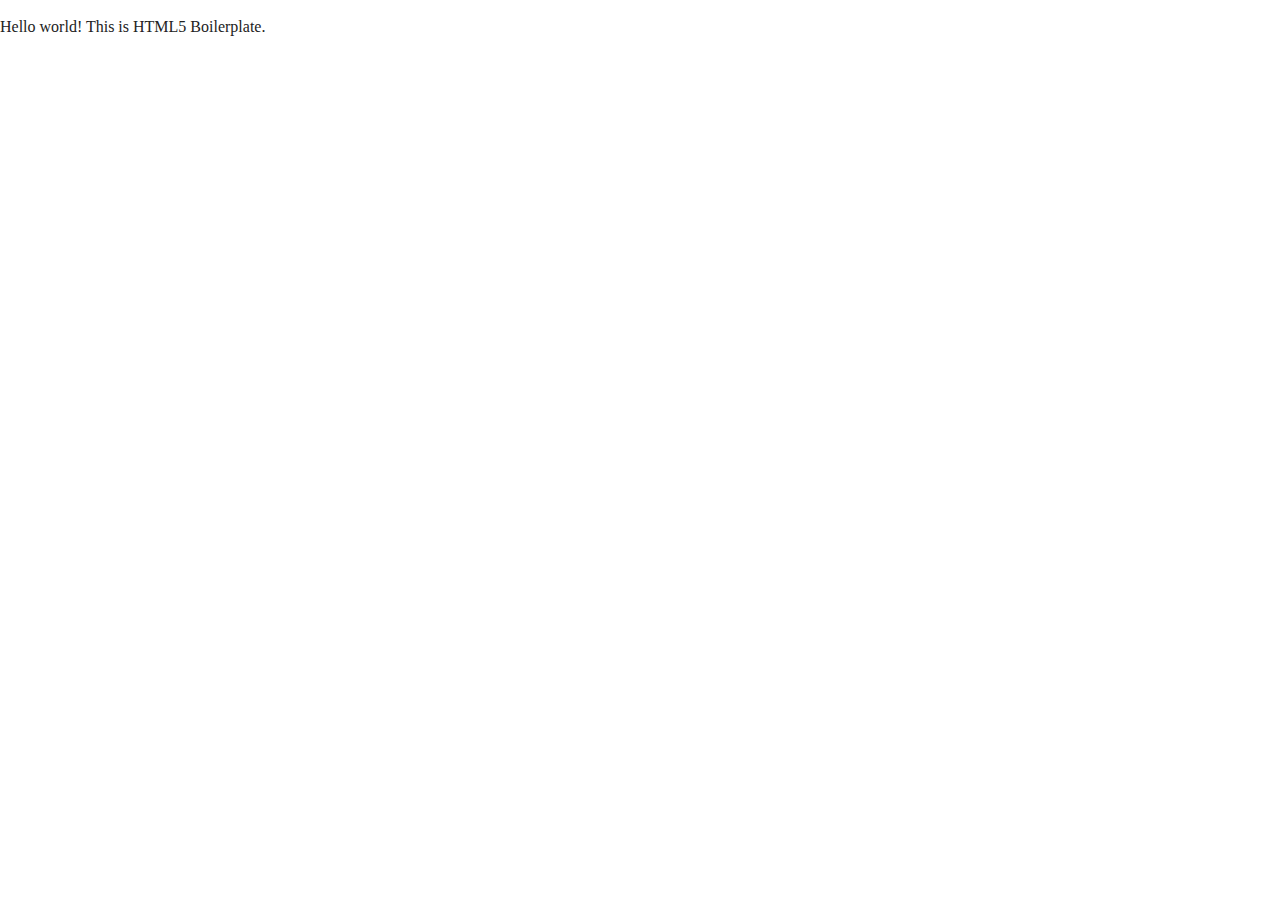
==== index.html @ 19f5bc50 "initial commit" ====
<!doctype html>
<html class="no-js" lang="">

<head>
  <meta charset="utf-8">
  <title></title>
  <meta name="description" content="">
  <meta name="viewport" content="width=device-width, initial-scale=1">

  <meta property="og:title" content="">
  <meta property="og:type" content="">
  <meta property="og:url" content="">
  <meta property="og:image" content="">

  <link rel="manifest" href="site.webmanifest">
  <link rel="apple-touch-icon" href="icon.png">
  <!-- Place favicon.ico in the root directory -->

  <link rel="stylesheet" href="css/normalize.css">
  <link rel="stylesheet" href="css/main.css">

  <meta name="theme-color" content="#fafafa">
</head>

<body>

  <!-- Add your site or application content here -->
  <p>Hello world! This is HTML5 Boilerplate.</p>
  <script src="js/vendor/modernizr-3.11.2.min.js"></script>
  <script src="js/plugins.js"></script>
  <script src="js/main.js"></script>

  <!-- Google Analytics: change UA-XXXXX-Y to be your site's ID. -->
  <script>
    window.ga = function () { ga.q.push(arguments) }; ga.q = []; ga.l = +new Date;
    ga('create', 'UA-XXXXX-Y', 'auto'); ga('set', 'anonymizeIp', true); ga('set', 'transport', 'beacon'); ga('send', 'pageview')
  </script>
  <script src="https://www.google-analytics.com/analytics.js" async></script>
</body>

</html>
---- css/main.css ----
/*! HTML5 Boilerplate v8.0.0 | MIT License | https://html5boilerplate.com/ */

/* main.css 2.1.0 | MIT License | https://github.com/h5bp/main.css#readme */
/*
 * What follows is the result of much research on cross-browser styling.
 * Credit left inline and big thanks to Nicolas Gallagher, Jonathan Neal,
 * Kroc Camen, and the H5BP dev community and team.
 */

/* ==========================================================================
   Base styles: opinionated defaults
   ========================================================================== */

html {
  color: #222;
  font-size: 1em;
  line-height: 1.4;
}

/*
 * Remove text-shadow in selection highlight:
 * https://twitter.com/miketaylr/status/12228805301
 *
 * Vendor-prefixed and regular ::selection selectors cannot be combined:
 * https://stackoverflow.com/a/16982510/7133471
 *
 * Customize the background color to match your design.
 */

::-moz-selection {
  background: #b3d4fc;
  text-shadow: none;
}

::selection {
  background: #b3d4fc;
  text-shadow: none;
}

/*
 * A better looking default horizontal rule
 */

hr {
  display: block;
  height: 1px;
  border: 0;
  border-top: 1px solid #ccc;
  margin: 1em 0;
  padding: 0;
}

/*
 * Remove the gap between audio, canvas, iframes,
 * images, videos and the bottom of their containers:
 * https://github.com/h5bp/html5-boilerplate/issues/440
 */

audio,
canvas,
iframe,
img,
svg,
video {
  vertical-align: middle;
}

/*
 * Remove default fieldset styles.
 */

fieldset {
  border: 0;
  margin: 0;
  padding: 0;
}

/*
 * Allow only vertical resizing of textareas.
 */

textarea {
  resize: vertical;
}

/* ==========================================================================
   Author's custom styles
   ========================================================================== */

/* ==========================================================================
   Helper classes
   ========================================================================== */

/*
 * Hide visually and from screen readers
 */

.hidden,
[hidden] {
  display: none !important;
}

/*
 * Hide only visually, but have it available for screen readers:
 * https://snook.ca/archives/html_and_css/hiding-content-for-accessibility
 *
 * 1. For long content, line feeds are not interpreted as spaces and small width
 *    causes content to wrap 1 word per line:
 *    https://medium.com/@jessebeach/beware-smushed-off-screen-accessible-text-5952a4c2cbfe
 */

.sr-only {
  border: 0;
  clip: rect(0, 0, 0, 0);
  height: 1px;
  margin: -1px;
  overflow: hidden;
  padding: 0;
  position: absolute;
  white-space: nowrap;
  width: 1px;
  /* 1 */
}

/*
 * Extends the .sr-only class to allow the element
 * to be focusable when navigated to via the keyboard:
 * https://www.drupal.org/node/897638
 */

.sr-only.focusable:active,
.sr-only.focusable:focus {
  clip: auto;
  height: auto;
  margin: 0;
  overflow: visible;
  position: static;
  white-space: inherit;
  width: auto;
}

/*
 * Hide visually and from screen readers, but maintain layout
 */

.invisible {
  visibility: hidden;
}

/*
 * Clearfix: contain floats
 *
 * For modern browsers
 * 1. The space content is one way to avoid an Opera bug when the
 *    `contenteditable` attribute is included anywhere else in the document.
 *    Otherwise it causes space to appear at the top and bottom of elements
 *    that receive the `clearfix` class.
 * 2. The use of `table` rather than `block` is only necessary if using
 *    `:before` to contain the top-margins of child elements.
 */

.clearfix::before,
.clearfix::after {
  content: " ";
  display: table;
}

.clearfix::after {
  clear: both;
}

/* ==========================================================================
   EXAMPLE Media Queries for Responsive Design.
   These examples override the primary ('mobile first') styles.
   Modify as content requires.
   ========================================================================== */

@media only screen and (min-width: 35em) {
  /* Style adjustments for viewports that meet the condition */
}

@media print,
  (-webkit-min-device-pixel-ratio: 1.25),
  (min-resolution: 1.25dppx),
  (min-resolution: 120dpi) {
  /* Style adjustments for high resolution devices */
}

/* ==========================================================================
   Print styles.
   Inlined to avoid the additional HTTP request:
   https://www.phpied.com/delay-loading-your-print-css/
   ========================================================================== */

@media print {
  *,
  *::before,
  *::after {
    background: #fff !important;
    color: #000 !important;
    /* Black prints faster */
    box-shadow: none !important;
    text-shadow: none !important;
  }

  a,
  a:visited {
    text-decoration: underline;
  }

  a[href]::after {
    content: " (" attr(href) ")";
  }

  abbr[title]::after {
    content: " (" attr(title) ")";
  }

  /*
   * Don't show links that are fragment identifiers,
   * or use the `javascript:` pseudo protocol
   */
  a[href^="#"]::after,
  a[href^="javascript:"]::after {
    content: "";
  }

  pre {
    white-space: pre-wrap !important;
  }

  pre,
  blockquote {
    border: 1px solid #999;
    page-break-inside: avoid;
  }

  /*
   * Printing Tables:
   * https://web.archive.org/web/20180815150934/http://css-discuss.incutio.com/wiki/Printing_Tables
   */
  thead {
    display: table-header-group;
  }

  tr,
  img {
    page-break-inside: avoid;
  }

  p,
  h2,
  h3 {
    orphans: 3;
    widows: 3;
  }

  h2,
  h3 {
    page-break-after: avoid;
  }
}
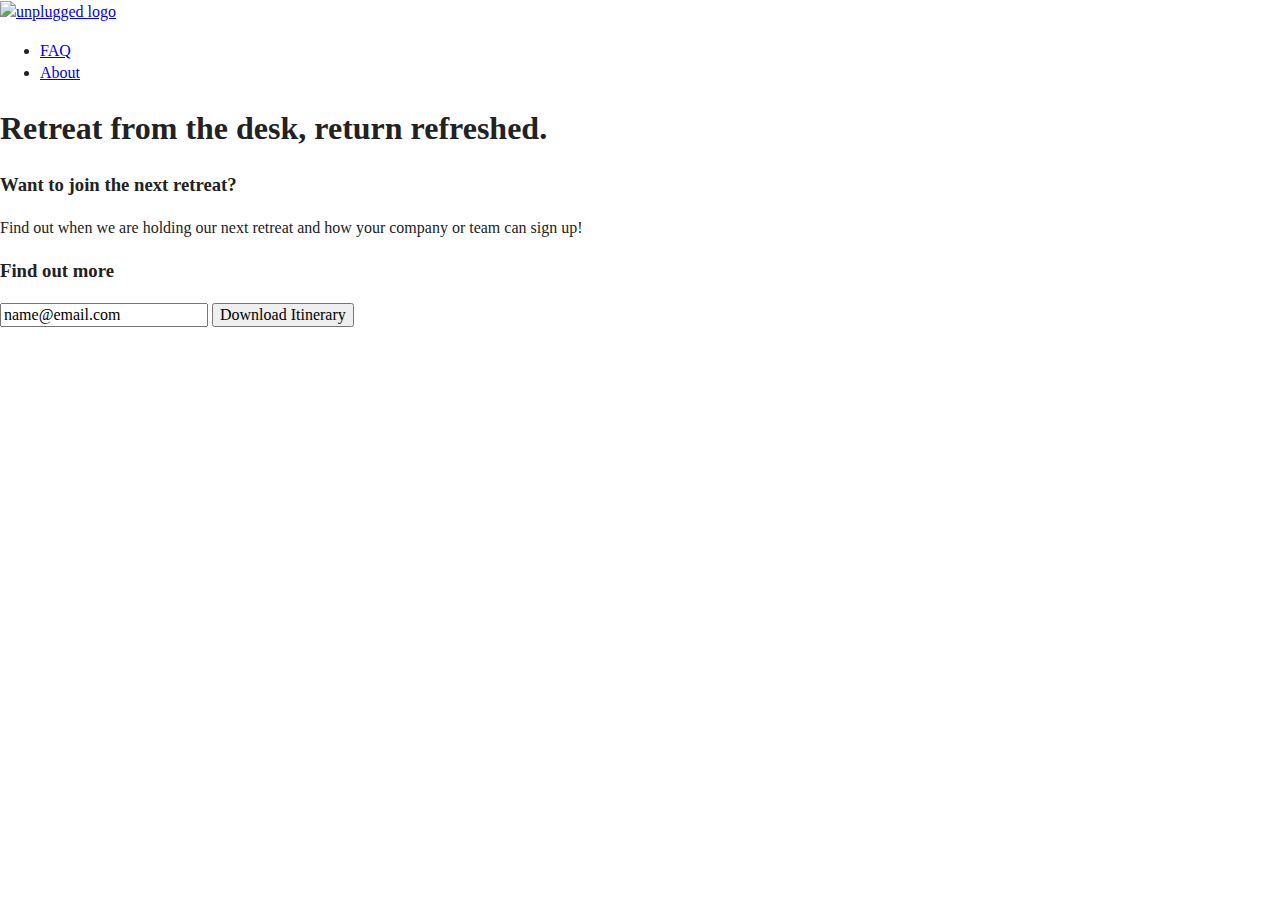
==== commit 23047989: "homepage content" ====
--- a/index.html
+++ b/index.html
@@ -3,7 +3,7 @@
 
 <head>
   <meta charset="utf-8">
-  <title></title>
+  <title>Unplugged</title>
   <meta name="description" content="">
   <meta name="viewport" content="width=device-width, initial-scale=1">
 
@@ -24,8 +24,72 @@
 
 <body>
 
-  <!-- Add your site or application content here -->
-  <p>Hello world! This is HTML5 Boilerplate.</p>
+  <header>
+    <div class="content-wrapper">
+      <a href="#"><img src="" alt="unplugged logo"></a>
+      <div class="header-divider"></div>
+      <nav>
+        <ul>
+          <li><a href="faq/index.html" target="_blank">FAQ</a></li>
+          <li><a href="about/index.html" target="_blank">About</a></li>
+        </ul>
+      </nav>
+    </div>
+  </header>
+
+  <main>
+
+    <section class="hero-area">
+      <div class="content-wrapper">
+        <h1>Retreat from the desk, return refreshed.</h1>
+      </div>
+    </section>
+
+    <aside>
+      <div class="content-wrapper">
+        <div class="form-description">
+          <h3>Want to join the next retreat?</h3>
+          <p>Find out when we are holding our next retreat and how your company or team can sign up! </p>
+        </div>
+        <div class="form">
+          <h3>Find out more</h3>
+          <input type="text" name="name" value="name@email.com">
+          <input type="button" value="Download Itinerary">
+        </div>
+      </div>
+    </aside>
+
+  </main>
+
+
+  <footer>
+    <div class="content-wrapper">
+      <div class="footer-content">
+        <address class="contact">
+        </address>
+        <div class="social">
+          <div class="social-icons">
+            <p><a href="" target="_blank"></a></p>
+          </div>
+        </div>
+      </div>
+    </div>
+
+    <div class="copyright">
+    </div>
+  </footer>
+
+</body>
+  
+
+
+
+
+
+
+
+
+
   <script src="js/vendor/modernizr-3.11.2.min.js"></script>
   <script src="js/plugins.js"></script>
   <script src="js/main.js"></script>
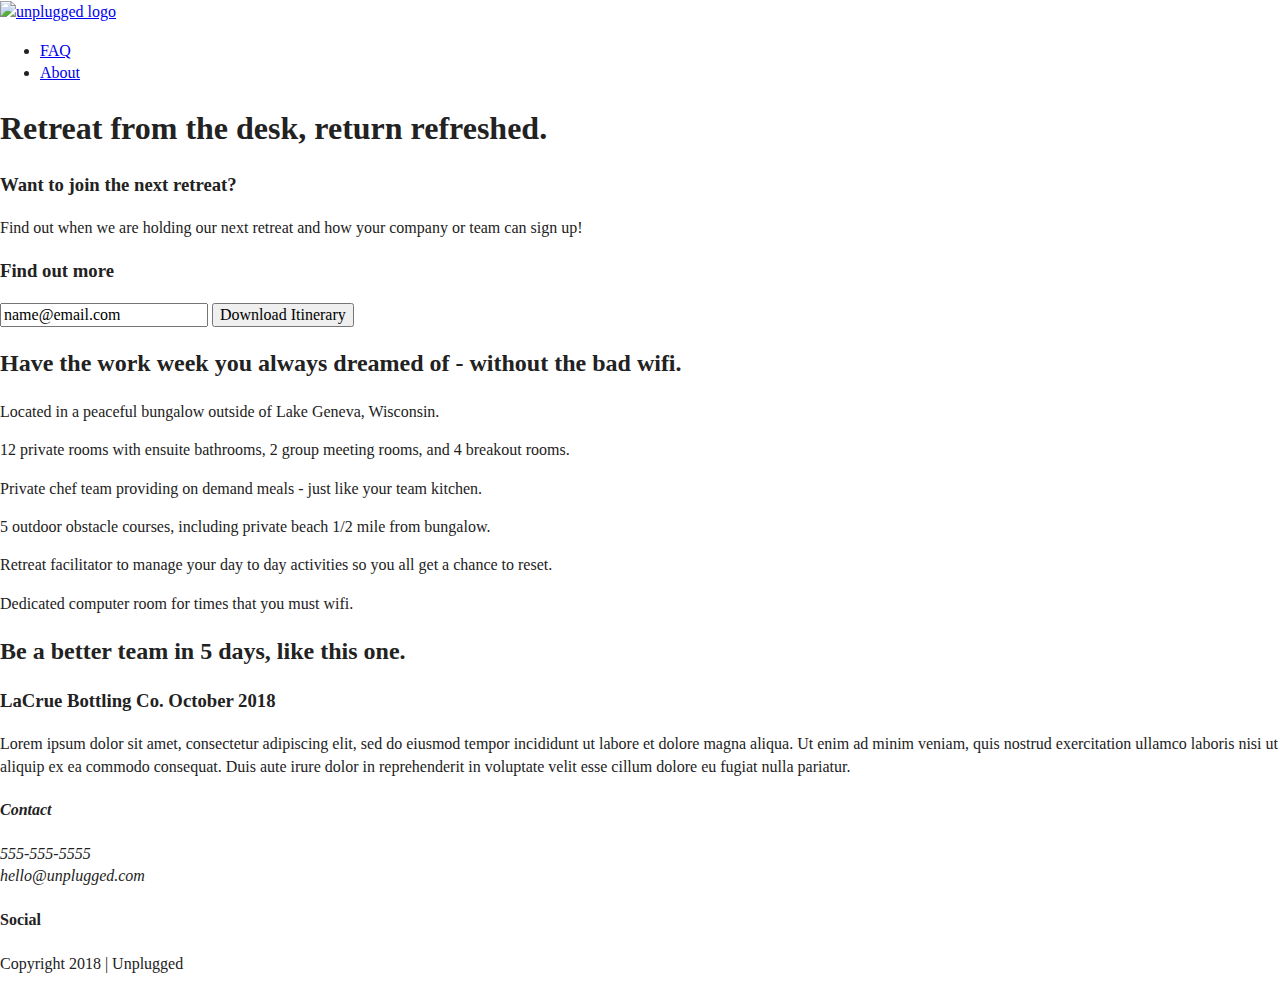
==== commit 93b60382: "added faq" ====
--- a/index.html
+++ b/index.html
@@ -26,7 +26,7 @@
 
   <header>
     <div class="content-wrapper">
-      <a href="#"><img src="" alt="unplugged logo"></a>
+      <a href="index.html"><img src="" alt="unplugged logo"></a>
       <div class="header-divider"></div>
       <nav>
         <ul>
@@ -59,6 +59,55 @@
       </div>
     </aside>
 
+    <section class="features">
+      <div class="content-wrapper">
+        <h2>Have the work week you always dreamed of - without the bad wifi.</h2>
+        <div class="features-items">
+          <article>
+            <p class="fontawesome-icon"></p>
+            <p class="features-item-description">Located in a peaceful bungalow outside of Lake Geneva, Wisconsin.</p>
+          </article>
+          <article>
+            <p class="fontawesome-icon"></p>
+            <p class="features-item-description">12 private rooms with ensuite bathrooms, 2 group meeting rooms, and 4 breakout rooms.</p>
+          </article>
+          <article>
+            <p class="fontawesome-icon"></p>
+            <p class="features-item-description">Private chef team providing on demand meals - just like your team kitchen.</p>
+          </article>
+          <article>
+            <p class="fontawesome-icon"></p>
+            <p class="features-item-description">5 outdoor obstacle courses, including private beach 1/2 mile from bungalow.</p>
+          </article>
+          <article>
+            <p class="fontawesome-icon"></p>
+            <p class="features-item-description">Retreat facilitator to manage your day to day activities so you all get a chance to reset.</p>
+          </article>
+          <article>
+            <p class="fontawesome-icon"></p>
+            <p class="features-item-description">Dedicated computer room for times that you must wifi.</p>
+          </article>
+        </div>
+      </div>
+    </section>
+
+    <section class="reviews">
+      <div class="content-wrapper">
+        <h2>Be a better team in 5 days, like this one.</h2>
+        <article>
+          <div>
+            <h3>LaCrue Bottling Co. October 2018</h3>
+            <p>
+              Lorem ipsum dolor sit amet, consectetur adipiscing elit, sed do eiusmod tempor incididunt ut labore et
+              dolore magna aliqua. Ut enim ad minim veniam, quis nostrud exercitation ullamco laboris nisi ut aliquip
+              ex ea commodo consequat. Duis aute irure dolor in reprehenderit in voluptate velit esse cillum dolore eu
+              fugiat nulla pariatur.
+            </p>
+          </div>
+        </article>
+      </div>
+    </section>
+
   </main>
 
 
@@ -66,16 +115,29 @@
     <div class="content-wrapper">
       <div class="footer-content">
         <address class="contact">
+          <h4>Contact</h4>
+          <p>555-555-5555<br>
+          hello@unplugged.com</p>
         </address>
         <div class="social">
+          <h4>Social</h4>
           <div class="social-icons">
-            <p><a href="" target="_blank"></a></p>
+             <p>
+              <a href="https://www.facebook.com/Skillcrush/" target="_blank"></a>
+            </p>
+            <p>
+              <a href="https://twitter.com/Skillcrush" target="_blank"></a>
+            </p>
+            <p>
+              <a href="https://www.instagram.com/skillcrush/" target="_blank"></a>
+            </p>
           </div>
         </div>
       </div>
     </div>
 
     <div class="copyright">
+      <p>Copyright 2018 | Unplugged</p>
     </div>
   </footer>
 
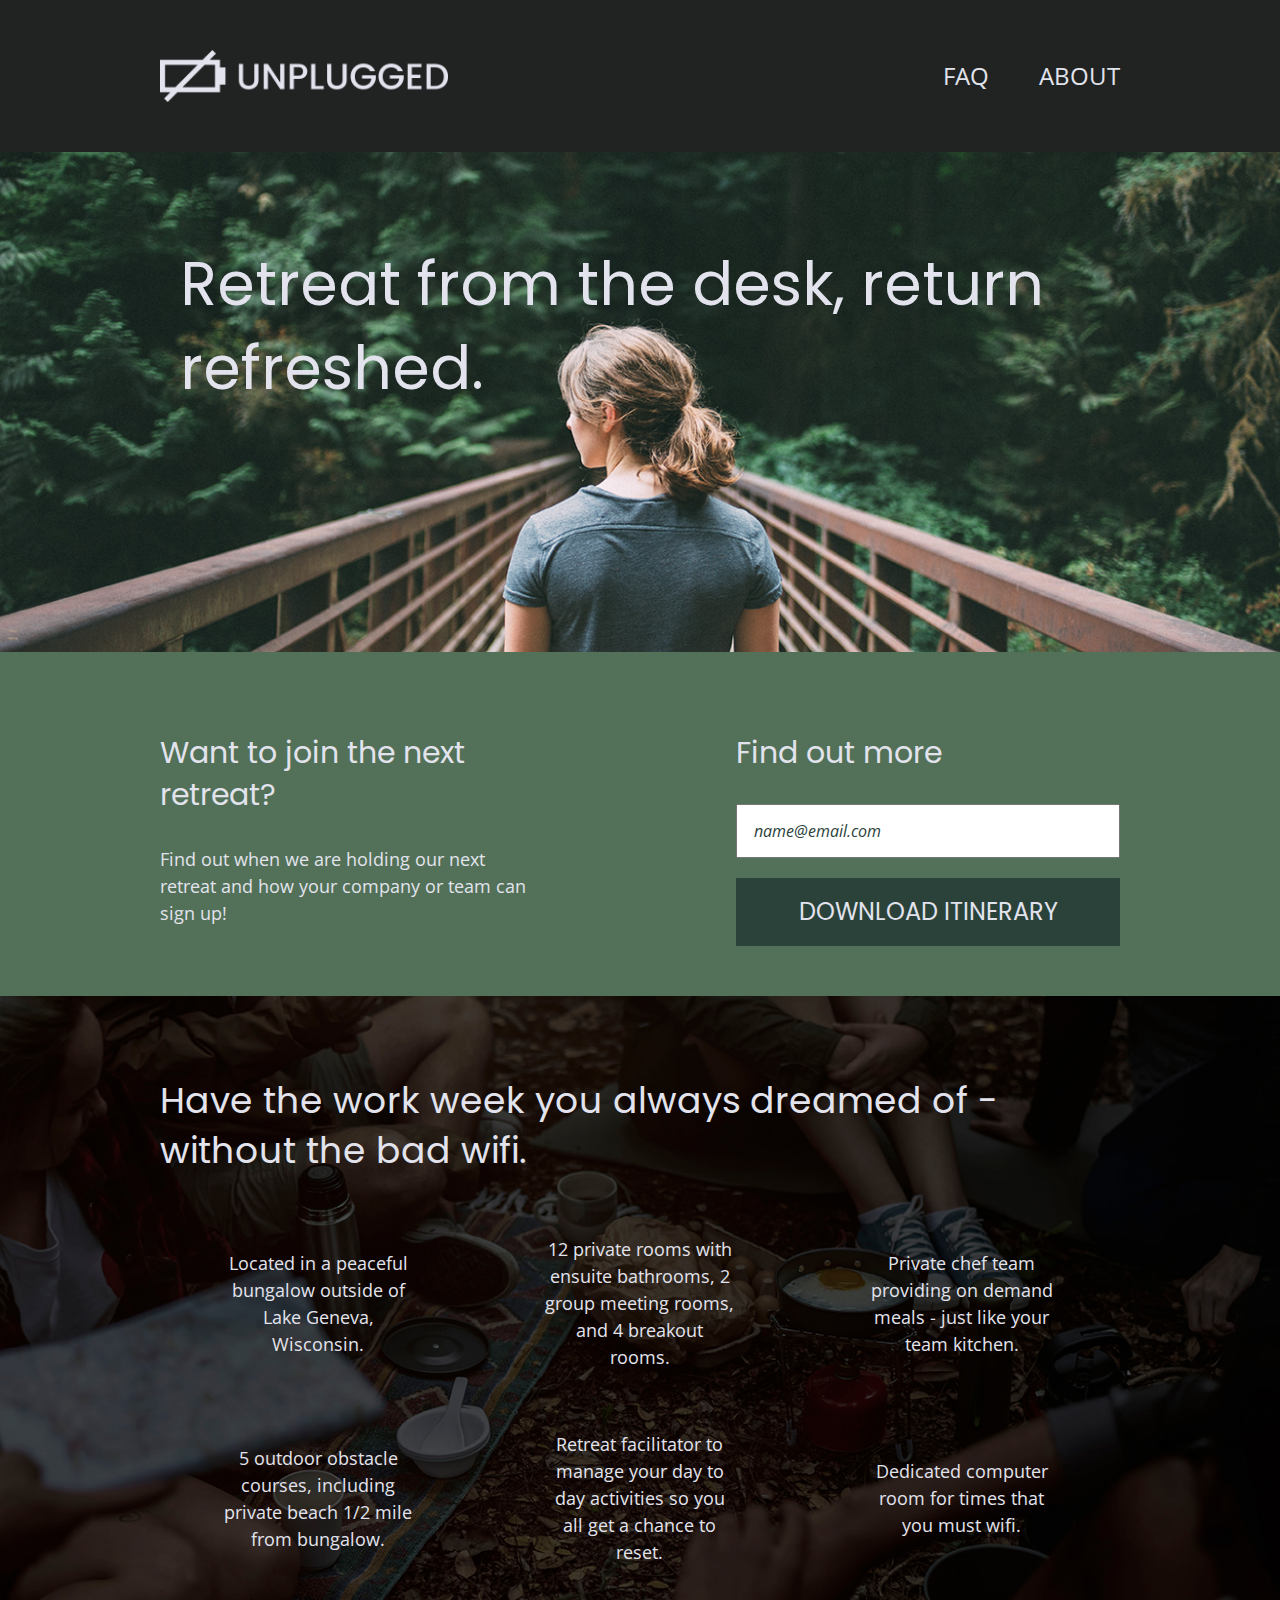
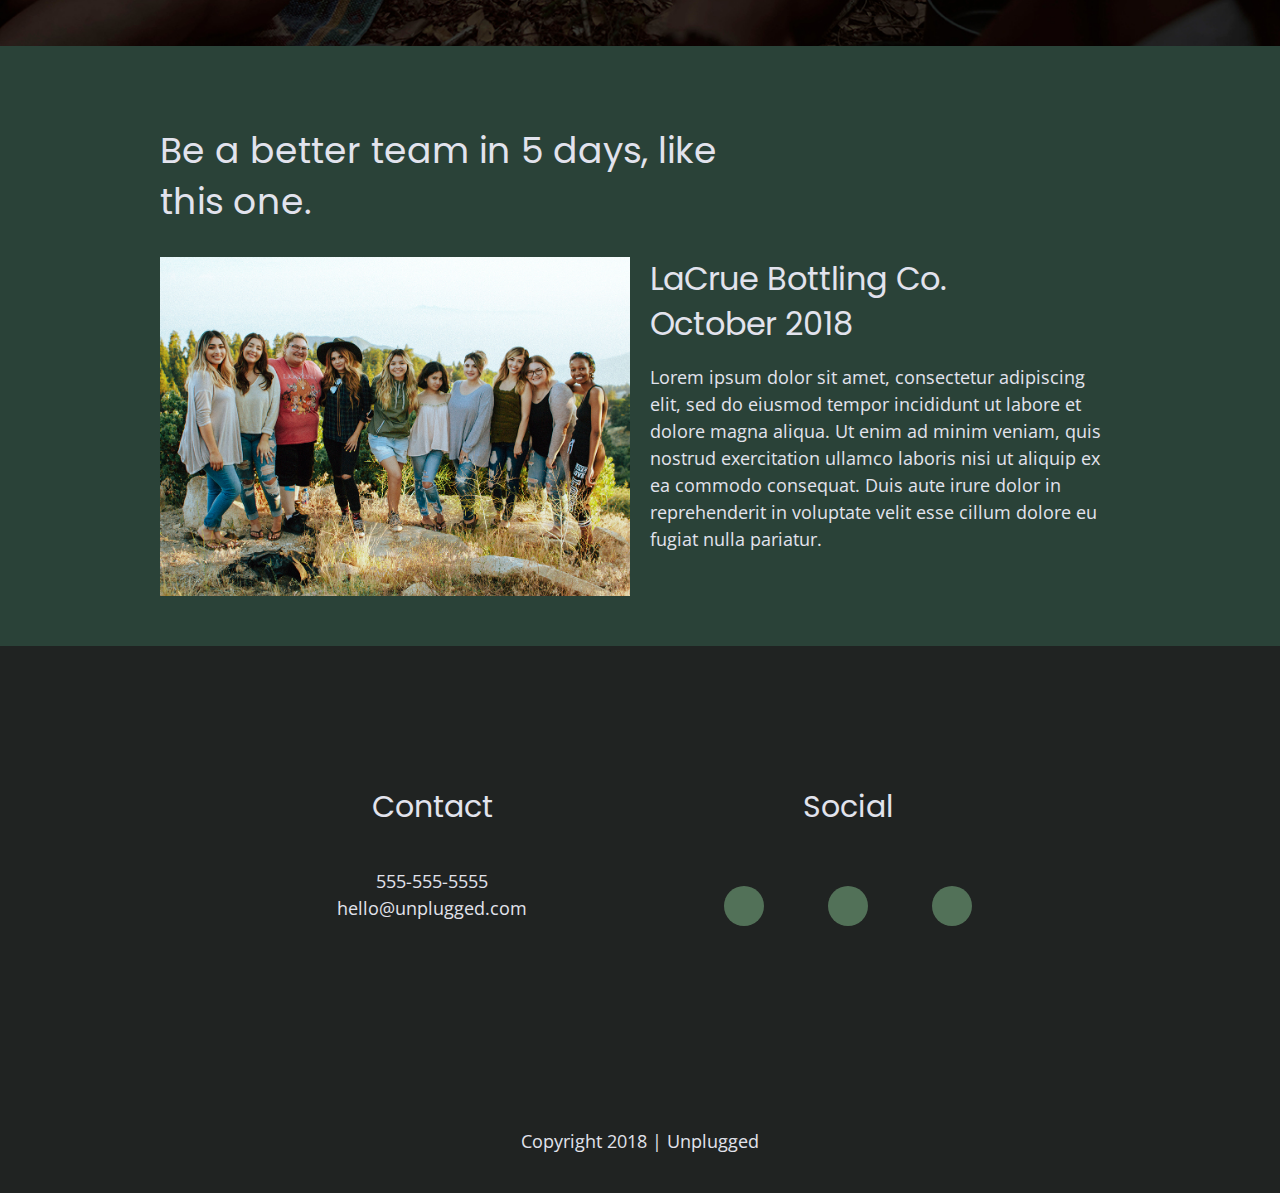
==== commit 5d0f021a: "responsive css" ====
--- a/index.html
+++ b/index.html
@@ -11,6 +11,12 @@
   <meta property="og:type" content="">
   <meta property="og:url" content="">
   <meta property="og:image" content="">
+
+  <!-- Google Fonts -->
+  <link href="https://fonts.googleapis.com/css?family=Open+Sans:400,700|Poppins:500,700" rel="stylesheet">
+
+  <!-- FontAwesome CDN version 5.5 -->
+  <link rel="stylesheet" href="https://use.fontawesome.com/releases/v5.5.0/css/all.css" integrity="sha384-B4dIYHKNBt8Bc12p+WXckhzcICo0wtJAoU8YZTY5qE0Id1GSseTk6S+L3BlXeVIU" crossorigin="anonymous">
 
   <link rel="manifest" href="site.webmanifest">
   <link rel="apple-touch-icon" href="icon.png">
@@ -26,7 +32,7 @@
 
   <header>
     <div class="content-wrapper">
-      <a href="index.html"><img src="" alt="unplugged logo"></a>
+      <a href="index.html"><img src="Assets/unpluggedlogo.png" alt="unplugged logo"></a>
       <div class="header-divider"></div>
       <nav>
         <ul>
@@ -64,27 +70,27 @@
         <h2>Have the work week you always dreamed of - without the bad wifi.</h2>
         <div class="features-items">
           <article>
-            <p class="fontawesome-icon"></p>
+            <p class="fontawesome-icon"><i class="fas fa-campground"></i></p>
             <p class="features-item-description">Located in a peaceful bungalow outside of Lake Geneva, Wisconsin.</p>
           </article>
           <article>
-            <p class="fontawesome-icon"></p>
+            <p class="fontawesome-icon"><i class="fas fa-bed"></i></p>
             <p class="features-item-description">12 private rooms with ensuite bathrooms, 2 group meeting rooms, and 4 breakout rooms.</p>
           </article>
           <article>
-            <p class="fontawesome-icon"></p>
+            <p class="fontawesome-icon"><i class="fas fa-utensils"></i></p>
             <p class="features-item-description">Private chef team providing on demand meals - just like your team kitchen.</p>
           </article>
           <article>
-            <p class="fontawesome-icon"></p>
+            <p class="fontawesome-icon"><i class="fas fa-shoe-prints"></i></p>
             <p class="features-item-description">5 outdoor obstacle courses, including private beach 1/2 mile from bungalow.</p>
           </article>
           <article>
-            <p class="fontawesome-icon"></p>
+            <p class="fontawesome-icon"><i class="fas fa-smile"></i></p>
             <p class="features-item-description">Retreat facilitator to manage your day to day activities so you all get a chance to reset.</p>
           </article>
           <article>
-            <p class="fontawesome-icon"></p>
+            <p class="fontawesome-icon"><i class="fas fa-wifi"></i></p>
             <p class="features-item-description">Dedicated computer room for times that you must wifi.</p>
           </article>
         </div>
@@ -95,6 +101,9 @@
       <div class="content-wrapper">
         <h2>Be a better team in 5 days, like this one.</h2>
         <article>
+          <figure>
+            <img src="img/reviews-img.jpg" alt="Unplugged retreat image">
+          </figure>
           <div>
             <h3>LaCrue Bottling Co. October 2018</h3>
             <p>
@@ -123,13 +132,13 @@
           <h4>Social</h4>
           <div class="social-icons">
              <p>
-              <a href="https://www.facebook.com/Skillcrush/" target="_blank"></a>
+              <a href="https://www.facebook.com/Skillcrush/" target="_blank"><i class="fab fa-facebook"></i></a>
             </p>
             <p>
-              <a href="https://twitter.com/Skillcrush" target="_blank"></a>
+              <a href="https://twitter.com/Skillcrush" target="_blank"><i class="fab fa-twitter"></i></a>
             </p>
             <p>
-              <a href="https://www.instagram.com/skillcrush/" target="_blank"></a>
+              <a href="https://www.instagram.com/skillcrush/" target="_blank"><i class="fab fa-instagram"></i></a>
             </p>
           </div>
         </div>
--- a/css/main.css
+++ b/css/main.css
@@ -86,6 +86,328 @@
 /* ==========================================================================
    Author's custom styles
    ========================================================================== */
+
+/* General Styles */
+
+html {
+  font-size: 16px;
+}
+
+body {
+  font-family: 'Open Sans', sans-serif;
+  font-size: 1em;
+  color: #e2e3ed;
+  text-align: left;
+}
+
+ul, ol {
+  list-style-type: none;
+  margin: 0;
+  padding: 0;
+}
+
+a {
+  color: #e2e3ed;
+  text-decoration: none;
+}
+
+h1 {
+  font-family: 'Poppins', sans-serif;
+  font-size: 3em;
+  font-weight: normal;
+  margin-left: 20px;
+}
+
+h2 {
+  font-family: 'Poppins', sans-serif;
+  font-weight: normal;
+  font-size: 2.45em;
+}
+
+h3, h4 {
+  font-family: 'Poppins', sans-serif;
+  font-weight: normal;
+  font-size: 1.5em;
+}
+
+p {
+  font-size: 1.2em;
+  line-height: 1.5em;
+}
+
+img {
+  width: 100%;
+}
+
+figure {
+  margin: 0;
+}
+
+address {
+  font-style: normal;
+}
+
+.content-wrapper {
+  width: 90%;
+  margin: 50px 0;
+}
+
+
+
+/*Header and Footer styles */
+header, footer {
+  display: flex;
+  justify-content: center;
+  align-items: center;
+  flex-flow: row wrap;
+}
+
+/* Header Styles */
+header {
+  background: #202322;
+}
+
+.header-divider {
+  background: #3a3a3a; 
+  height: 1px;
+  width: 100%;
+  margin: 10px 0 20px 0;
+}
+
+header .content-wrapper {
+  display: flex;
+  justify-content: center;
+  align-items: center;
+  flex-flow: row wrap;
+} 
+
+header a {
+  width: 67%;
+}
+
+header nav {
+  width: 60%;
+  display: flex;
+  justify-content: space-around;
+  align-items: center;
+  flex-flow: row wrap;
+}
+
+header nav ul {
+  width: 100%;
+  display: flex;
+  justify-content: space-around;
+  text-transform: uppercase;
+  font-size: 1.5em;
+}
+/* -------------- Mobile Styles - Homepage --------------- */
+
+/* Hero Area */
+
+.hero-area{
+  display: flex;
+  justify-content: center;
+  background: url(../img/girl-woods.jpg) center no-repeat #333;
+  background-size: cover;
+  height: 500px;
+}
+
+/* Aside */ 
+
+aside {
+  display: flex;
+  justify-content: center;
+  background: #527158;
+}
+
+aside .form {
+  margin-top: 30px;
+}
+
+input[type=text] {
+  box-sizing: border-box;
+  width: 100%;
+  color: #2a423a;
+  font-style: italic;
+  padding: 1em;
+}
+
+input[type=button] {
+  box-sizing: border-box;
+  width: 100%;
+  color: #e2e3ed;
+  border: none;
+  font-family: 'Poppins', sans-serif;
+  font-size: 1.5em;
+  text-transform: uppercase;
+  background-color: #2a423a;
+  margin-top: 20px;
+  padding: 20px 0;
+}
+/* Features */
+
+.features {
+  background: url(../img/features-img.jpg) center no-repeat #333;
+  background-size: cover;
+  display: flex;
+  justify-content: center;
+  align-items: center;
+  flex-flow: row wrap;
+}
+
+.features .features-items {
+  margin: 0 auto;
+  display: flex;
+  justify-content: center;
+  align-items: center;
+  flex-flow: row wrap;
+}
+
+.features article {
+  width: 60%;
+  margin: 30px 0;
+}
+
+.features p {
+  text-align: center;
+}
+
+.features i {
+  font-size: 3.75em;
+  margin-bottom: 40px;
+}
+
+
+/* Reviews */
+.reviews {
+  display: flex;
+  justify-content: center;
+  flex-flow: row wrap;
+  background: #2a4238;
+}
+
+.reviews h3 {
+  width: 55%;
+}
+
+/* Mission */
+.mission {
+  background-color: #527158;
+  display: flex;
+  justify-content: center;
+  align-items: center;
+  flex-flow: row wrap;
+}
+
+.mission h2 {
+  margin: 0;
+}
+
+.contact-section {
+  background: #2a423a;
+  display: flex;
+  justify-content: center;
+  align-items: center;
+  flex-flow: row wrap;
+}
+
+.contact-section h2 {
+  margin: 0;
+}
+
+.contact-section h4 {
+  margin: 0;
+}
+
+.contact-section p {
+  margin: 15px 0;
+}
+
+.map {
+  position: relative;
+  padding-bottom: 75%;
+  height: 0;
+  overflow: hidden;
+}
+
+.map iframe {
+  position: absolute;
+  top: 0;
+  left: 0;
+  width: 100%;
+  height: 100%
+}
+
+/* FAQ */
+.faq {
+  background-color: #527158;
+  display: flex;
+  justify-content: center;
+  align-items: center;
+  flex-flow: row wrap;
+}
+
+.faq .content-wrapper {
+  margin: 50px 0;
+}
+
+.faq h2 {
+  margin-bottom: 50px;
+}
+
+.faq h4 {
+  margin: 50px 0 15px 0;
+}
+
+.faq p {
+  margin: 0;
+}
+
+/* Footer Styles */
+footer {
+  display: flex;
+  text-align: center;
+  flex-direction: column;
+  background: #202322;
+}
+
+footer .content-wrapper {
+  width: 55%;
+  margin: 50px 0;
+}
+
+footer .contact {
+  margin-bottom: 50px;
+}
+
+footer .social-icons {
+  display: flex;
+  justify-content: space-around;
+  align-items: center;
+}
+
+footer .social-icons p {
+  display: flex;
+  justify-content: center;
+  align-items: center;
+  background: #527158;
+  border-radius: 50%;
+  width: 40px;
+  height: 40px;
+}
+
+footer .social-icons p i {
+  font-size: 1.3125em;
+}
+
+footer .copyright {
+  margin: 20px 0;
+}
+
+
+
+
+
 
 /* ==========================================================================
    Helper classes
@@ -175,10 +497,143 @@
    Modify as content requires.
    ========================================================================== */
 
-@media only screen and (min-width: 35em) {
-  /* Style adjustments for viewports that meet the condition */
-}
-
+@media only screen and (min-width: 768px) {
+  /* Tablet Styles */
+
+  /* Header Styles */
+  .header-divider {
+    display: none;
+  }
+
+  header .content-wrapper {
+    justify-content: space-between;
+  }
+
+  header a {
+    width: 30%;
+  }
+
+  header nav ul {
+    justify-content: flex-end;
+  }
+
+  header nav ul li {
+    margin-left: 50px;
+  }
+
+  /* Aside Styles */
+  aside .content-wrapper {
+    display: flex;
+    justify-content: space-between;
+  }
+
+  aside .form-description, aside .form {
+    width: 40%;
+    margin: 0;
+  }
+
+  /* Features */
+  .features .features-items {
+    justify-content: space-between;
+  }
+  .features article {
+    width: 40%;
+    margin: 30px 0;
+  }
+
+  .features p {
+    width: 60%;
+    margin: auto;
+  }
+
+  /* Reviews */
+  .reviews h2 {
+    width: 60%;
+  }
+
+  .reviews article {
+    display: flex;
+    justify-content: space-between;
+  }
+
+  .reviews article figure, .reviews article div {
+    width: 49%;
+  }
+
+  .reviews h3 {
+    font-size: 2em;
+    margin: 0;
+  }
+
+  /* Footer */
+  footer .content-wrapper {
+    width: 65%;
+    margin: 100px 0;
+  }
+
+  footer .footer-content {
+    display: flex;
+    justify-content: space-between;
+  }
+
+  footer .contact, footer .social {
+    width: 50%;
+  }
+
+  footer .social-icons {
+    width: 75%;
+    margin: auto;
+  }
+
+
+
+}
+
+@media only screen and (min-width: 1200px) {
+  /* Desktop Styles */
+
+  h2 {
+    font-size: 2.25em;
+  }
+
+  h3 {
+    font-size: 1.875em;
+  }
+
+  p {
+    font-size: 1.125em;
+  }
+
+  .content-wrapper {
+    max-width: 960px;
+  }
+
+  .hero-area h1 {
+    font-size: 3.75em;
+  }
+  /* Features */
+  .features article {
+    flex-basis: 33%;
+  }
+
+  /* Reviews */
+  .reviews h3 {
+    width: 67%;
+  } 
+
+  /* Contact */
+  .contact-content {
+    margin-top: 35px;
+    width: 75%;
+    display: flex;
+    justify-content: space-between;
+  }
+
+  /* Footer */
+  footer h4 {
+    font-size: 1.875em;
+  }
+}
 @media print,
   (-webkit-min-device-pixel-ratio: 1.25),
   (min-resolution: 1.25dppx),
